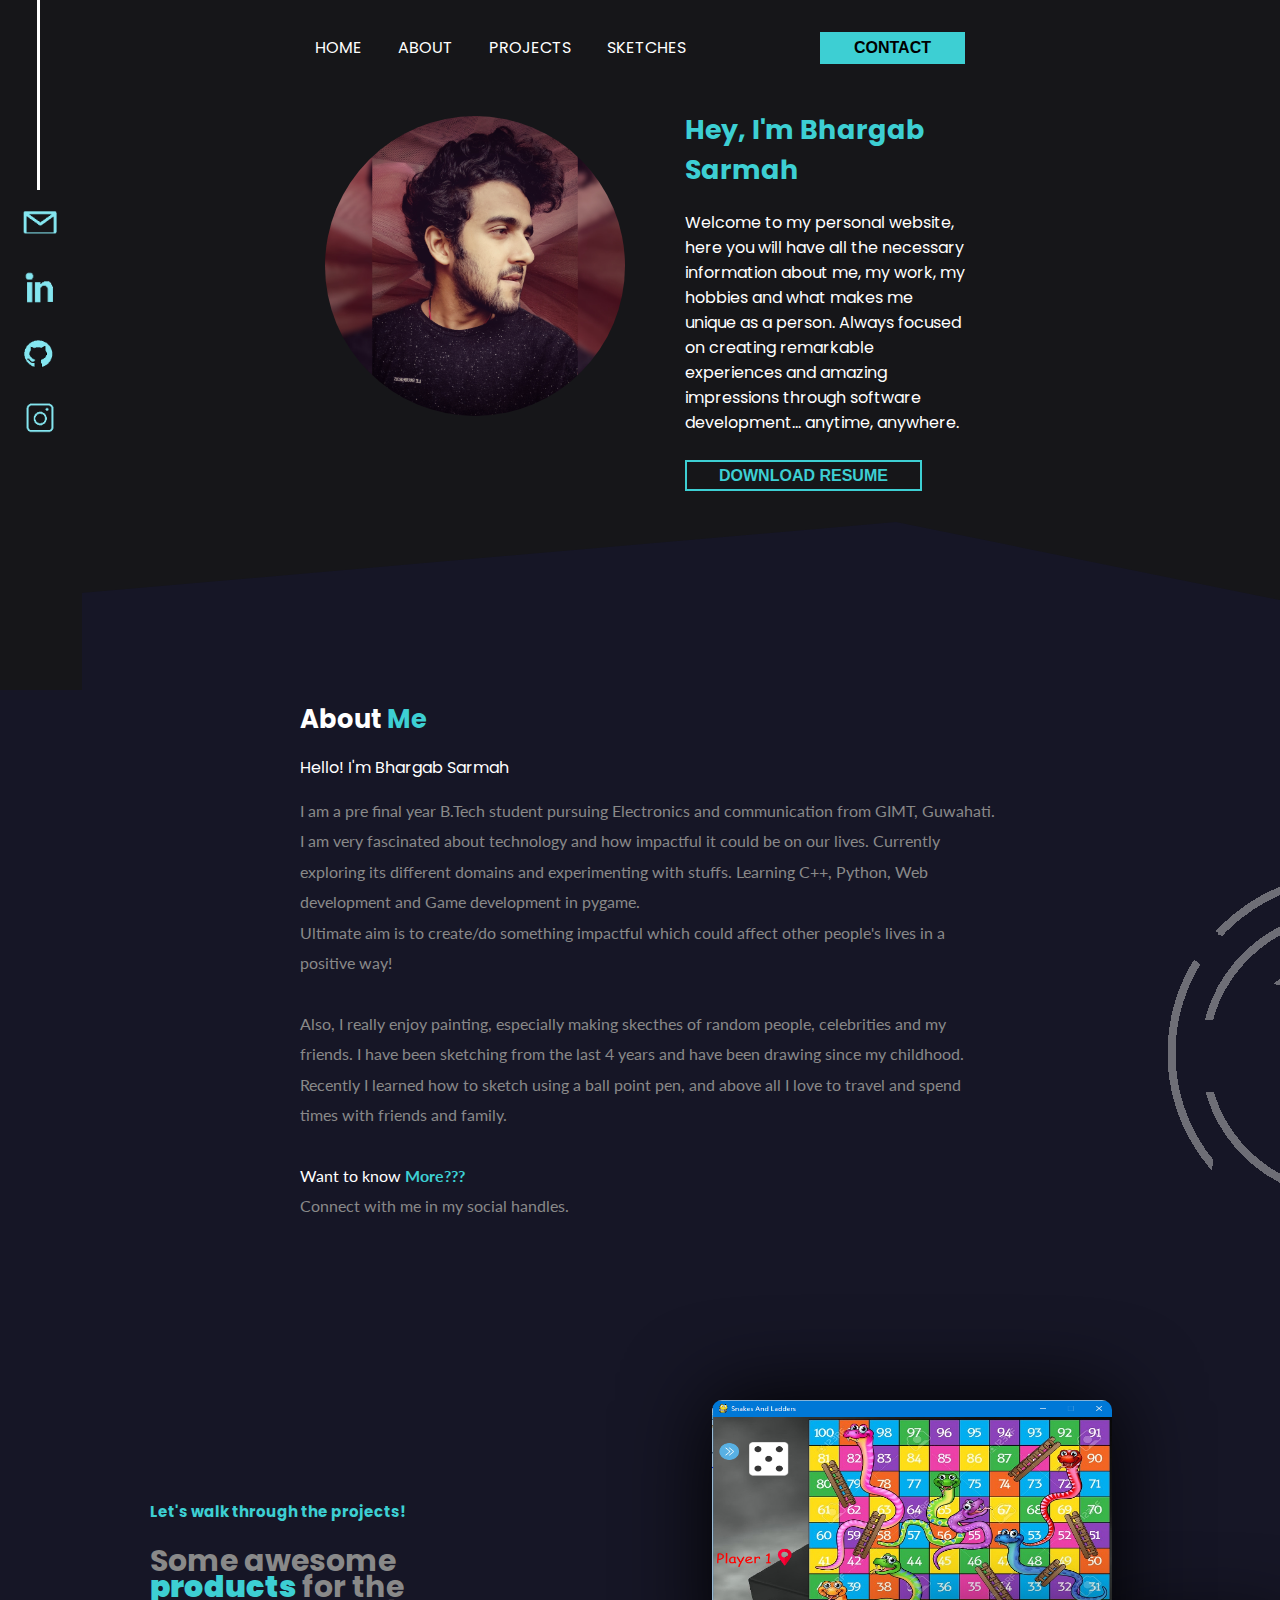
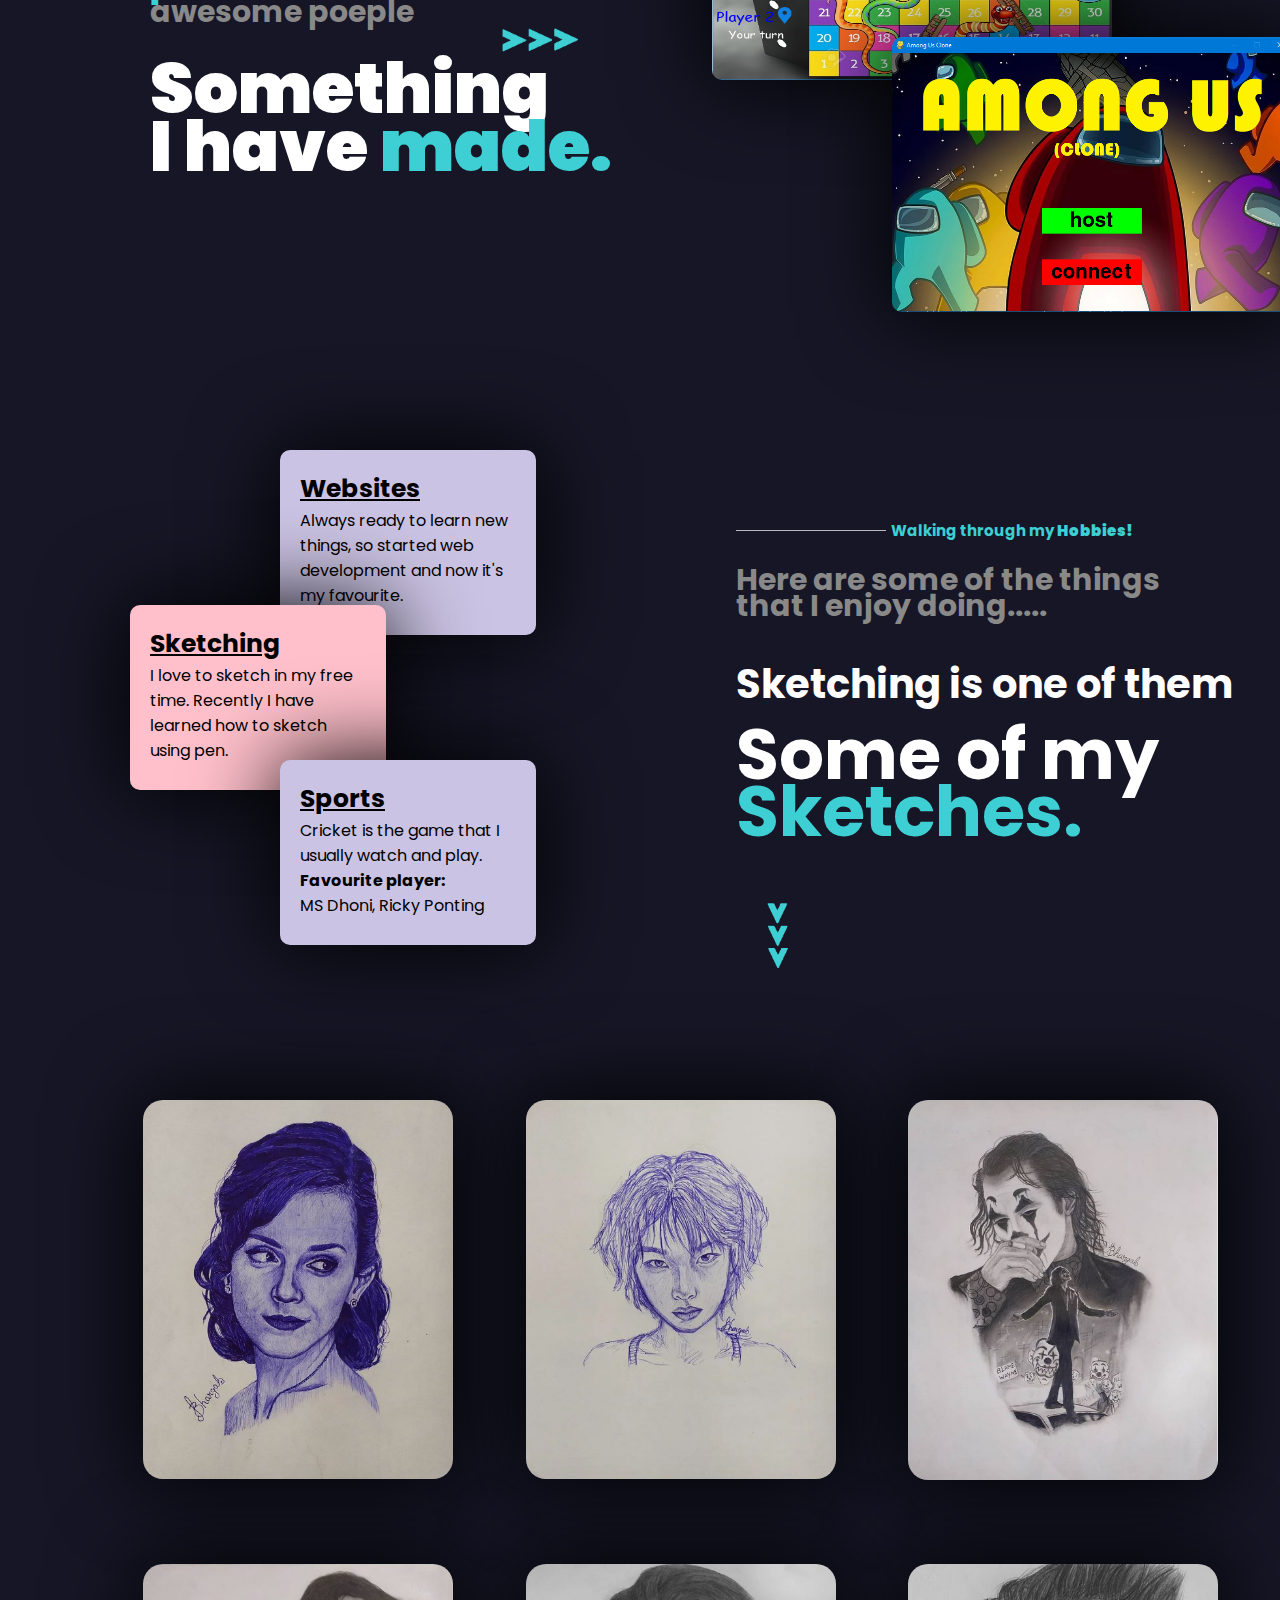
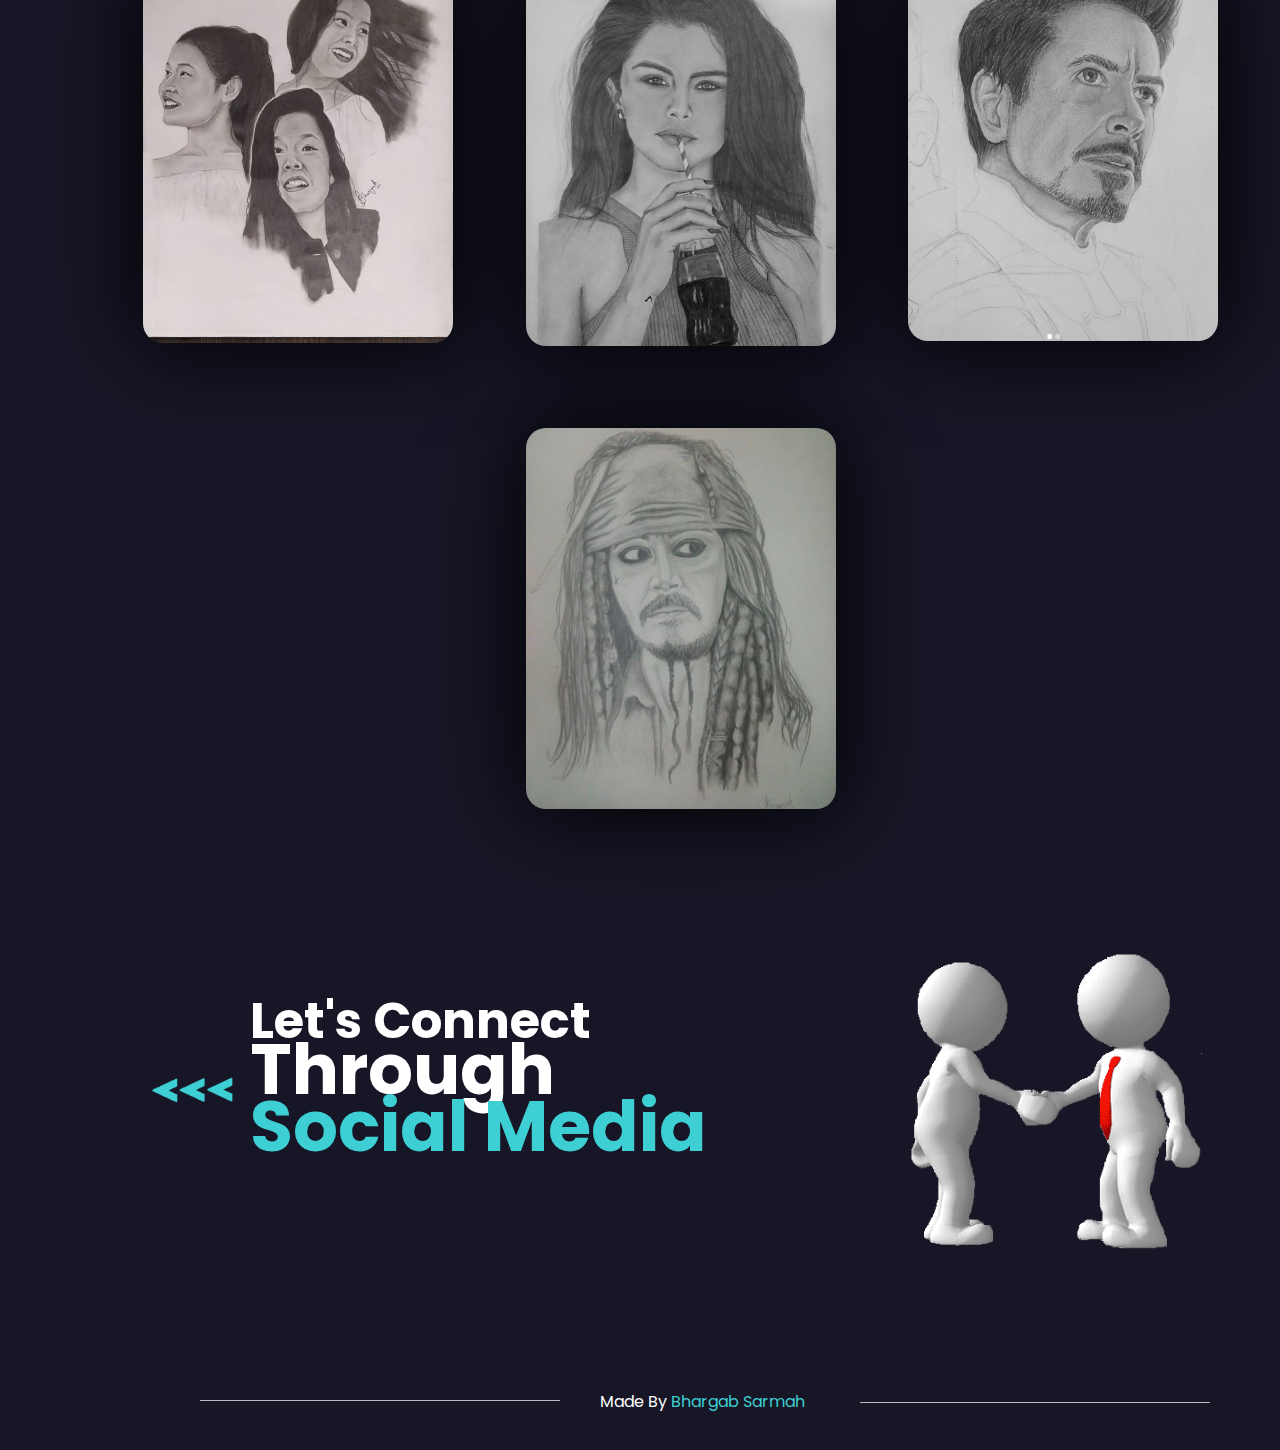
==== index.html @ c4184240 "Add files via upload" ====
<!DOCTYPE html>
<html lang="en">
<head>
	<meta charset="UTF-8">
	<meta name="viewport" content="width=device-width, initial-scale=1.0">
	<title>Bhargab's Portfolio</title>
	<link rel="preconnect" href="https://fonts.googleapis.com">
<link rel="preconnect" href="https://fonts.gstatic.com" crossorigin>
<link href="https://fonts.googleapis.com/css2?family=Poppins:wght@400;600&display=swap" rel="stylesheet">
	<link rel="stylesheet" type="text/css" href="css/style.css">

	<link rel="icon" type="image/png" sizes="32x32" href="images/logo.png">

	<link rel="preconnect" href="https://fonts.googleapis.com">
<link rel="preconnect" href="https://fonts.gstatic.com" crossorigin>
<link href="https://fonts.googleapis.com/css2?family=Lato:wght@300;400;700&display=swap" rel="stylesheet">
</head>
<body>
	<div class="box"></div>
	<div class="vl"></div>
	<div class="icons">
		<div class="flex flex-col justify-center items-center">
			<a href="mailto:bhargabsarmah30@gmail.com">
				<img src="images/email.png" alt="email" class="email">
			</a>
			<a href="https://www.linkedin.com/in/bhargab-sarmah-077563152/">
				<img src="images/in.png" alt="linkedin" class="linkedin">
			</a>
			<a href="https://github.com/bhargab30">
				<img src="images/git.png" alt="github" class="github">
			</a>
			<a href="https://www.instagram.com/bhargab_xarmah/">
				<img src="images/insta.png" alt="insta" class="insta">
			</a>
		</div>
	</div>
	<header>
		
		
		<div class="container">
			<nav class="flex items-center justify-between ">
				<div class="left">

					<a id="Home" href="#">Home</a>
					<a href="#about">About</a>
					<a href="#projects">Projects</a>
					<a href="#sketches">Sketches</a>
					
				</div>

				<div class="right">
					<a href="#connect">
						<button class="btn btn-primary">Contact</button>
					</a>
					
				</div>


			</nav>

			<div class="bhargab flex items-center">
				<div class="left">
					<img src="images/bhargab.jpg" alt="">
					<div class="img_overlay">
						<div class="img_title"><strong>Bhargab Sarmah</strong></div>
						<p class="descrp">ECE GIMT'23 || Python || web developer || c++</p>
						<p class="addrs">Dibrugarh, Assam, India</p>
					</div>
				</div>
				<div class="right">
					<h6>Hey, I'm Bhargab Sarmah</h6>
					<p>Welcome to my personal website, here you will have all the necessary information about me, my work, my hobbies and what makes me unique as a person. Always focused on creating remarkable experiences and amazing impressions through software development... anytime, anywhere.</p><br>

					<button class="btn btn-secondary">Download Resume</button>
				</div>
			</div>
		</div>
		<div class="vl1"></div>
	</header>

	<section id="about" class="about">
		<div>
			<h1>About <span>Me</span></h1>
			<h3>Hello! I'm Bhargab Sarmah</h3>
			<p class="about_me">I am a pre final year B.Tech student pursuing Electronics and communication from GIMT, Guwahati.<br>

I am very fascinated about technology and how impactful it could be on our lives. Currently exploring its different domains and experimenting with stuffs. Learning C++, Python, Web development and Game development in pygame.
<br>
Ultimate aim is to create/do something impactful which could affect other people's lives in a positive way!<br>
<br>

Also, I really enjoy painting, especially making skecthes of random people, celebrities and my friends. I have been sketching from the last 4 years and have been drawing since my childhood. Recently I learned how to sketch using a ball point pen, and above all I love to travel and spend times with friends and family.<br><br>

<span>Want to know </span><strong>More???</strong><br>
Connect with me in my social handles.


</p>

		</div>
		<img src="images/circular.png" alt="" class="rotate">
	</section>

	<div id="projects" class="projects flex">
		<div class="left">

			<h6>Let's walk through the projects!</h6><br>
			<p>
				Some awesome <br><span>products</span> for the<br> awesome poeple
			</p>
			<img src="images/arr.png" alt="" class="arrow">
			<h1><b>Something<br>I have <span>made.</span></b></h1>

		</div>
		<div class="right">
			<div class="pro-list flex flex-col">
				<div class="pro1">
					<a href="pro1.html">
						<img src="images/snakes.png" alt="" class="snakes">
					</a>
				</div>

				<div class="pro2">
					<a href="pro2.html">
						<img src="images/among_us.png" alt="" class="among">
					</a>
				</div>
				
				

				
			</div>
			
		</div>
		
	</div>

	<div class="sketches flex">
		
		<div class="right">
			<div class="hobbie-list flex flex-col">
				<div class="hob1">
					<h3>Websites</h3>
					<p>Always ready to learn new things, so started web development and now it's my favourite.</p>
				</div>

				<div class="hob2">
					<h3>Sketching</h3>
					<p>I love to sketch in my free time. Recently I have learned how to sketch using pen.</p>
				</div>

				<div class="hob3">
					<h3>Sports</h3>
					<p>Cricket is the game that I usually watch and play. <b>Favourite player:</b><br> MS Dhoni, Ricky Ponting</p>

				</div>

				
				

				
			</div>
			
		</div>
		<div class="left">
			<div class="hl"></div>

			<h6>Walking through my <b>Hobbies!</b></h6>
			<br>
			<p>Here are some of the things<br> that I enjoy doing.....</p><br><br>
			<h2>Sketching is one of them</h2><br>
			<h1>Some of my <span>Sketches.</span></h1>
			<img src="images/arrver.png" alt="" class="arrowver">
			
		</div>

		
	</div>
	<div id="sketches" class="drawings">
		<div class="draw_grid justify-center">
			<div class="pic1">
				<img src="images/pic1.png">
			</div>
			<div class="pic2">
				<img src="images/pic2.png">
			</div>
			<div class="pic3">
				<img src="images/pic3.png">
			</div>

			<div class="pic4">
				<img src="images/pic4.png">
			</div>
			<div class="pic5">
				<img src="images/pic5.png">
			</div>
			<div class="pic6">
				<img src="images/pic6.png">
			</div>
			<div class="pic7">
				
			</div>
			<div class="pic7">
				<img src="images/pic7.png">
			</div>
			
		</div>
	</div>
	
	<div id="connect" class="connect flex">
		<div>
			<h1>Let's Connect </h1>
			<p>Through <br><span>Social Media</span></p>
			<img src="images/arrleft.png" alt="" class="arrowleft">
		</div>
		<div class="shake">
			<img src="images/handshake.png">
		</div>
		
		
	</div>
	<div class="ending">
		<div class="hl1"></div>

		<p>Made By <span>Bhargab Sarmah</span></p>
		<div class="hl2"></div>

	</div>
	
	
</body>
</html>
---- css/style.css ----
@import 'utilities.css';



:root{
	--primary:#3DCFD3;
	--dark:#161616;
	--pure: #FFFFFF;
	--ternary: #898989;
	--light:#F2F2F2;
}

body{
	font-family: 'Poppins', sans-serif;
	overflow-x: hidden;
	background-color: #161626;
	
}

html{
	scroll-behavior: smooth;
}


*{
	padding: 0;
	margin: 0;
	box-sizing: border-box;

}

header{
	background: #161619;
	height: 600px;
	clip-path: polygon(0 0,100% 0, 100% 100%,70% 87%,0 100%);
}
.icons{
	margin-top: 200px;
	margin-left: 15px;
	position: fixed;

	z-index: 100;
}
.icons img{
	background: transparent;
	margin-bottom: 10px;
	padding: 5px 5px;
	width: 50px;
	border-radius: 5px;
	transition: all 0.3s ease;
}

.icons img:hover{
	box-shadow: 0 0 8px #3DCFD3;
	opacity: 80%;
}

.container{
	max-width: :100%;
	padding: 0 15px;
	margin: 0 300px;
	background: #161619;
}



header nav .left a{
	color: white;
	text-decoration: none;
	margin-right: 2rem;
	text-transform: uppercase;
	transition: all .3s ease;
}
header nav .left a:hover{
	color: var(--primary);
}

header nav{
	padding: 2rem 0;
}



.bhargab .left img{
	width: 300px;
	border-radius: 400px;
	
}

.bhargab .left{
	margin-top: 10px;
	height:400px;
	padding: 10px 10px;
	border-radius: 10px;
	transition: all 0.1s ease;
}



.bhargab .left:hover{
	
	box-shadow: 0 0 18px #3DCFD3;

	
}
.vl {
  border-left: 3px solid white;
  height: 190px;
  position: fixed;
  
  margin-left: 37px;
  top: 0;
  z-index: 99;
}
.box {
  width: 82px;
  background-color: #161619;
  height: 690px;
  position: fixed;
  top: 0;
  z-index: 98;
}

.vl1 {
margin-top: 200px;
  border-left: 3px solid white;
  height: 400px;
  position: absolute;
  
  margin-left: 1280px;
  top: 0;
}


.bhargab .right{
	color:white;
	margin-left: 50px;
	
}
.bhargab .right h6{
	
	font-size: 1.68rem;
	margin-bottom: 20px;
	color: var(--primary);
	
}


.img_overlay{
	margin-left: 5px;
	margin-bottom: 5px;
	color: #DADADA;
	opacity: 0;
}
.bhargab .left:hover .img_overlay{
	opacity: 1;
}

.img_title{
	font-size: 1.4em;
	font-weight: 900px;
	color: white;
	
}

.descrp{
	font-size: .83em;
}
.addrs{
	font-size: .8em;
	color: #ccffff;
}

section{
	height: 600px;
}

.about .rotate {
	position: relative;
	opacity: 50%;
	margin-left: 860px;
	margin-top: -1400px;
  	animation: rotation 7s infinite linear;
}

@keyframes rotation {
  from {
    transform: rotate(0deg);
  }
  to {
    transform: rotate(359deg);
  }
}


.about{
	width: 700px;
	margin: 100px 300px;
}

.about h1{
	margin-bottom: 1rem;
	font-size: 1.6rem;
	color: white;

}
.about h1 span{

	color: var(--primary);
}

.about h3{
	margin-bottom: 1rem;
	font-size: 1rem;
	font-weight: 400;
	color: white;
}
.about p{
	font-family: 'Lato', sans-serif;
	color: var(--ternary);
	line-height: 1.9;
}
.about p strong{
	color: var(--primary);
}
.about p span{
	color: white;
}

.projects{
	height: 600px;
}
.projects .left{
	padding-left: 150px;
	padding-top: 100px;
}

.projects .left h1{
	line-height: 0.82;
	font-size: 70px;
	font-weight: bolder;
	color: white;
}
.projects .left h1 span{
	color: var(--primary);
}

.projects .left h6{
	font-size: 15px;
	color: var(--primary);
}
.projects .left p{
	font-size: 30px;
	font-weight: bold;
	line-height: 0.85;
	color:var(--ternary);
}
.projects .left p span{
	color: var(--primary);
	font-weight: bolder;
}
.projects .left .arrow{
	position: relative;
	width: 80px;
	margin-left: 350px;
	animation: back_forth 2s infinite linear;
}

@keyframes back_forth {
  0% {
  	left: 0px;
  }
  50% {
  	left: 50px;
  }
  100%{
  	left: 0px;
  }
}

.projects .right .prolist{
	display: grid;
	
}

.pro-list{
	position: relative;
	left: 100px;

}

.pro1 img{
	width: 400px;
	height: 280px;
	border-radius: 10px;
	box-shadow: 0 0 88px black;
}

.pro2 img{
	width: 400px;
	height: 275px;
	margin-top:-50px;
	margin-left: 180px;
	border-radius: 10px;
	box-shadow: 0 0 88px black;
}
.pro-list img:hover{
	
	transform: scale(1.08);

	box-shadow: 0 0 18px white ;
	transition: all 0.3s ease;
}



.hobbie-list{
	position: relative;
	left: 100px;

}

.hob1 {
	width: 256px;
	height: 185px;
	margin-left: 180px;
	background-color: #CBC3E3;
	border-radius: 10px;
	box-shadow: 0 0 88px black;
}

.hob2 {
	width: 256px;
	height: 185px;
	background-color: pink;
	margin-left: 30px;
	margin-top:-30px;
	border-radius: 10px;
	box-shadow: 0 0 88px black;
}
.hob3{
	width: 256px;
	height: 185px;
	margin-left: 180px;
	margin-top:-30px;
	border-radius: 10px;
	background-color: #CBC3E3;
	box-shadow: 0 0 88px black;
}
.hobbie-list .hob1:hover{
	transform: scale(1.1);
	box-shadow: 0 0 18px white ;
	transition: all 0.3s ease;
}

.hobbie-list .hob2:hover{
	transform: scale(1.1);
	box-shadow: 0 0 18px white ;
	transition: all 0.3s ease;
}

.hobbie-list .hob3:hover{
	transform: scale(1.1);
	box-shadow: 0 0 18px white ;
	transition: all 0.3s ease;
}

.sketches{
	margin-top: 50px;
	height: 650px;
}

.sketches .left{
	margin-left:300px;
	margin-top: 80px;
}

.hobbie-list h3{
	font-size: 25px;
	text-decoration: underline;
	margin-left: 20px;
	margin-top: 20px;
}
.hobbie-list p{
	padding-left: 20px;
	padding-right: 20px;
}


.sketches .left h1{
	line-height: 0.82;
	font-size: 70px;
	font-weight: bolder;
	color: white;
}
.sketches .left h1 span{
	color: var(--primary);
}

.sketches .left h2{
	line-height: 0.82;
	font-size: 40px;
	font-weight: bold;
	color: white;
}

.sketches .left h6{
	margin-left: 155px;
	margin-top: -12px;
	font-size: 15px;
	color: var(--primary);
}
.sketches .left p{
	font-size: 30px;
	font-weight: bold;
	line-height: 0.85;
	color:var(--ternary);
}
.sketches .left p span{
	color: var(--primary);
	font-weight: bolder;
}

.hl{
	border-top: 1px solid white;

    width: 150px;
  	opacity: 70%;
  	z-index: 99;
}


.sketches .left .arrowver{
	position: relative;
	width: 25px;
	margin-left: 30px;
	margin-top: 60px;
	animation: up_down 2s infinite linear;
}

@keyframes up_down {
  0% {
  	top: 0px;
  }
  50% {
  	top: 35px;
  }
  100%{
  	top: 0px;
  }
}

.drawings{
	height: 1400px;
	margin-left: 90px;
	
	position: relative;
}

.draw_grid{
	
	display: grid;
	height: 1000px;
	grid-template-columns: repeat(3,0.3fr);
	grid-auto-rows: 400px;
	grid-gap: 4em;
}


.draw_grid img{
	width: 310px;
	border-radius: 20px;
	box-shadow: 0px 0px 90px black;

	
}
.draw_grid img:hover{
	box-shadow: 0px 0px 50px grey;
	transform: scale(1.15);
	transition: all 0.3s ease;
}

.connect{
	height:450px;
	margin-left: 250px;
	margin-top: 100px;
}
.connect h1{
	line-height: 0.82;
	font-size: 50px;
	font-weight: bolder;
	color: white;
}

.connect p{
	line-height: 0.82;
	font-size: 70px;
	font-weight: bolder;
	color: white;
}
.connect p span{
	color: var(--primary);
}

.arrowleft{
	position: relative;
	width: 85px;
	margin-left: -100px;
	top: -80px;
	animation: left_right 1.5s infinite linear;
}

@keyframes left_right{
  0% {
  	left: 0px;
  }
  50% {
  	left: -50px;
  }
  100%{
  	left: 0px;
  }
}

.connect .shake img{
	height: 300px;
	margin-left: 200px;
	margin-top: -50px;
	
}

.ending p{
	font-weight: 4px;
	margin-left: 600px;
	color: white;
	margin-top: -12px;
}

.ending p span{
	color: var(--primary);
}

.hl1{
	border-top: 1px solid white;

    width: 360px;
  	opacity: 70%;
  	margin-left: 200px;
  	margin-top:-50px;
  	z-index: 99;
}

.hl2{
	border-top: 1px solid white;

    width: 350px;
  	opacity: 70%;
  	margin-left: 860px;
  	margin-top:-12px;
  	z-index: 99;
}
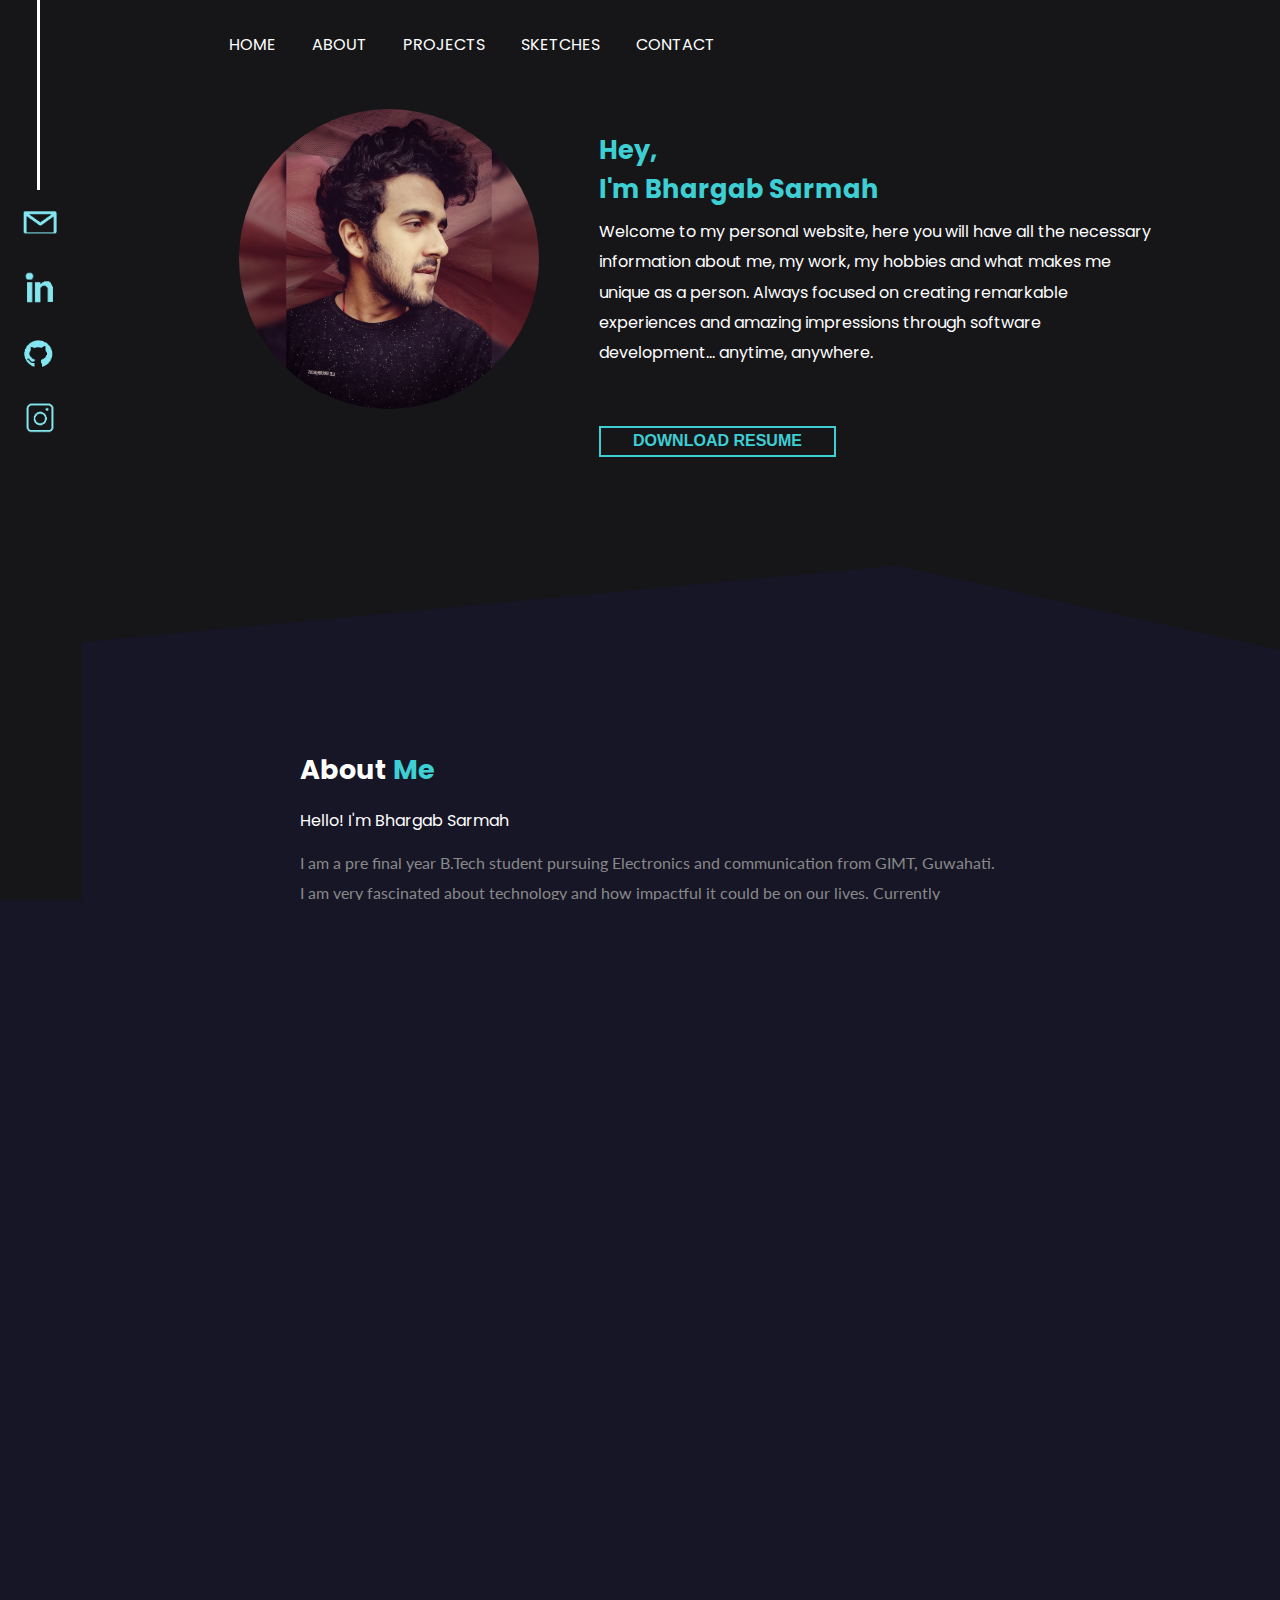
==== commit d156894e: "Update index.html" ====
--- a/index.html
+++ b/index.html
@@ -8,18 +8,20 @@
 <link rel="preconnect" href="https://fonts.gstatic.com" crossorigin>
 <link href="https://fonts.googleapis.com/css2?family=Poppins:wght@400;600&display=swap" rel="stylesheet">
 	<link rel="stylesheet" type="text/css" href="css/style.css">
+	<link rel="stylesheet" media="screen and (max-width: 1320px)" href="css/query.css">
 
 	<link rel="icon" type="image/png" sizes="32x32" href="images/logo.png">
 
 	<link rel="preconnect" href="https://fonts.googleapis.com">
 <link rel="preconnect" href="https://fonts.gstatic.com" crossorigin>
 <link href="https://fonts.googleapis.com/css2?family=Lato:wght@300;400;700&display=swap" rel="stylesheet">
+
 </head>
 <body>
 	<div class="box"></div>
 	<div class="vl"></div>
 	<div class="icons">
-		<div class="flex flex-col justify-center items-center">
+		
 			<a href="mailto:bhargabsarmah30@gmail.com">
 				<img src="images/email.png" alt="email" class="email">
 			</a>
@@ -38,28 +40,28 @@
 		
 		
 		<div class="container">
-			<nav class="flex items-center justify-between ">
+			<input type="checkbox" id="click">
+			<label for="click" class="menu">
+				<div class="toggle">
+					<img src="images/bar.png" alt="" class="tog_bar">
+				</div>
+			</label>
+			
+			<nav >
+				
+				
 				<div class="left">
-
 					<a id="Home" href="#">Home</a>
 					<a href="#about">About</a>
 					<a href="#projects">Projects</a>
 					<a href="#sketches">Sketches</a>
-					
-				</div>
-
-				<div class="right">
-					<a href="#connect">
-						<button class="btn btn-primary">Contact</button>
-					</a>
-					
-				</div>
-
-
+					<a href="#connect">Contact</a>
+				</div>
+				
 			</nav>
 
-			<div class="bhargab flex items-center">
-				<div class="left">
+			<div class="bhargab">
+				<div class="left ">
 					<img src="images/bhargab.jpg" alt="">
 					<div class="img_overlay">
 						<div class="img_title"><strong>Bhargab Sarmah</strong></div>
@@ -67,15 +69,17 @@
 						<p class="addrs">Dibrugarh, Assam, India</p>
 					</div>
 				</div>
-				<div class="right">
-					<h6>Hey, I'm Bhargab Sarmah</h6>
+				<div class="right flex-1">
+					<h6>Hey,<br>I'm Bhargab Sarmah</h6>
 					<p>Welcome to my personal website, here you will have all the necessary information about me, my work, my hobbies and what makes me unique as a person. Always focused on creating remarkable experiences and amazing impressions through software development... anytime, anywhere.</p><br>
 
 					<button class="btn btn-secondary">Download Resume</button>
 				</div>
-			</div>
-		</div>
-		<div class="vl1"></div>
+
+			</div>
+			
+		</div>
+		
 	</header>
 
 	<section id="about" class="about">
@@ -101,7 +105,7 @@
 		<img src="images/circular.png" alt="" class="rotate">
 	</section>
 
-	<div id="projects" class="projects flex">
+	<div id="projects" class="projects">
 		<div class="left">
 
 			<h6>Let's walk through the projects!</h6><br>
@@ -135,10 +139,10 @@
 		
 	</div>
 
-	<div class="sketches flex">
+	<div class="sketches">
 		
 		<div class="right">
-			<div class="hobbie-list flex flex-col">
+			<div class="hobbie-list">
 				<div class="hob1">
 					<h3>Websites</h3>
 					<p>Always ready to learn new things, so started web development and now it's my favourite.</p>
@@ -177,7 +181,7 @@
 		
 	</div>
 	<div id="sketches" class="drawings">
-		<div class="draw_grid justify-center">
+		<div class="draw_grid">
 			<div class="pic1">
 				<img src="images/pic1.png">
 			</div>
@@ -198,16 +202,13 @@
 				<img src="images/pic6.png">
 			</div>
 			<div class="pic7">
-				
-			</div>
-			<div class="pic7">
 				<img src="images/pic7.png">
 			</div>
 			
 		</div>
 	</div>
 	
-	<div id="connect" class="connect flex">
+	<div id="connect" class="connect">
 		<div>
 			<h1>Let's Connect </h1>
 			<p>Through <br><span>Social Media</span></p>
@@ -228,5 +229,7 @@
 	</div>
 	
 	
+	
+	
 </body>
-</html>+</html>
--- a/css/style.css
+++ b/css/style.css
@@ -1,4 +1,9 @@
 @import 'utilities.css';
+
+
+#click{
+	display: none;
+}
 
 
 
@@ -12,13 +17,20 @@
 
 body{
 	font-family: 'Poppins', sans-serif;
+	
+	background-color: #161626;
+	
+}
+
+
+
+html,body{
+	width: 100%;
+	height: 100%;
+	padding: 0;
+	margin: 0;
+	scroll-behavior: smooth;
 	overflow-x: hidden;
-	background-color: #161626;
-	
-}
-
-html{
-	scroll-behavior: smooth;
 }
 
 
@@ -31,15 +43,19 @@
 
 header{
 	background: #161619;
-	height: 600px;
+	height: 650px;
+
 	clip-path: polygon(0 0,100% 0, 100% 100%,70% 87%,0 100%);
 }
 .icons{
 	margin-top: 200px;
 	margin-left: 15px;
 	position: fixed;
-
 	z-index: 100;
+	display: flex;
+	flex-direction: column;
+	justify-content: center;
+	align-items: center;
 }
 .icons img{
 	background: transparent;
@@ -56,28 +72,51 @@
 }
 
 .container{
-	max-width: :100%;
+	max-width: 1152px;
 	padding: 0 15px;
-	margin: 0 300px;
+	margin: 0 auto;
 	background: #161619;
-}
-
-
-
-header nav .left a{
+
+}
+
+.toggle{
+	width: 100%;
+	padding: 10px 20px;
+	text-align: right;
+	background-color: #161619;
+	display: none;
+
+
+}
+.tog_bar{
+	width: 23px;
+	cursor: pointer;
+}
+
+header nav{
+	margin-left: 150px;
+	padding: 2rem 0;
+	display: flex;
+	align-items: center;
+	justify-content: space-between;
+	
+}
+
+
+header .left a{
 	color: white;
 	text-decoration: none;
 	margin-right: 2rem;
 	text-transform: uppercase;
 	transition: all .3s ease;
-}
-header nav .left a:hover{
-	color: var(--primary);
-}
-
-header nav{
-	padding: 2rem 0;
-}
+
+	
+}
+header .left a:hover{
+	color: var(--primary);
+}
+
+
 
 
 
@@ -86,9 +125,16 @@
 	border-radius: 400px;
 	
 }
+.bhargab{
+	display: flex;
+	
+	align-items: center;
+	justify-content: space-between;
+}
 
 .bhargab .left{
 	margin-top: 10px;
+	margin-left: 150px;
 	height:400px;
 	padding: 10px 10px;
 	border-radius: 10px;
@@ -115,34 +161,33 @@
 .box {
   width: 82px;
   background-color: #161619;
-  height: 690px;
+  height: 100%;
   position: fixed;
   top: 0;
   z-index: 98;
 }
 
-.vl1 {
-margin-top: 200px;
-  border-left: 3px solid white;
-  height: 400px;
-  position: absolute;
-  
-  margin-left: 1280px;
-  top: 0;
-}
+
 
 
 .bhargab .right{
 	color:white;
-	margin-left: 50px;
+	margin:0 50px;
+	
+	
 	
 }
 .bhargab .right h6{
 	
-	font-size: 1.68rem;
-	margin-bottom: 20px;
-	color: var(--primary);
-	
+	font-size: 1.6rem;
+	margin-bottom: 0.5rem;
+	color: var(--primary);
+	
+}
+
+.bhargab .right p{
+	line-height: 1.9;
+	margin-bottom: 2rem;
 }
 
 
@@ -157,22 +202,23 @@
 }
 
 .img_title{
-	font-size: 1.4em;
+	font-size: 23px;
 	font-weight: 900px;
 	color: white;
 	
 }
 
 .descrp{
-	font-size: .83em;
+	font-size: 13px;
 }
 .addrs{
-	font-size: .8em;
+	font-size: 13px;
 	color: #ccffff;
 }
 
 section{
 	height: 600px;
+
 }
 
 .about .rotate {
@@ -199,8 +245,8 @@
 }
 
 .about h1{
-	margin-bottom: 1rem;
-	font-size: 1.6rem;
+	margin-bottom: 18px;
+	font-size: 27px;
 	color: white;
 
 }
@@ -210,8 +256,8 @@
 }
 
 .about h3{
-	margin-bottom: 1rem;
-	font-size: 1rem;
+	margin-bottom: 15px;
+	font-size: 16px;
 	font-weight: 400;
 	color: white;
 }
@@ -229,6 +275,7 @@
 
 .projects{
 	height: 600px;
+	display: flex;
 }
 .projects .left{
 	padding-left: 150px;
@@ -317,6 +364,8 @@
 .hobbie-list{
 	position: relative;
 	left: 100px;
+	display: flex;
+	flex-direction: column;
 
 }
 
@@ -368,12 +417,14 @@
 .sketches{
 	margin-top: 50px;
 	height: 650px;
+	display: flex;
 }
 
 .sketches .left{
 	margin-left:300px;
 	margin-top: 80px;
 }
+
 
 .hobbie-list h3{
 	font-size: 25px;
@@ -461,9 +512,10 @@
 	
 	display: grid;
 	height: 1000px;
+	justify-content: center;
 	grid-template-columns: repeat(3,0.3fr);
 	grid-auto-rows: 400px;
-	grid-gap: 4em;
+	grid-gap: 52px;
 }
 
 
@@ -484,6 +536,7 @@
 	height:450px;
 	margin-left: 250px;
 	margin-top: 100px;
+	display: flex;
 }
 .connect h1{
 	line-height: 0.82;
@@ -561,3 +614,4 @@
 }
 
 
+
--- a/css/query.css
+++ b/css/query.css
@@ -0,0 +1,337 @@
+#click{
+	display: none;
+}
+
+@media only screen and (max-width: 426px){
+	header{
+		height: 730px;
+
+		clip-path: polygon(0 0,100% 0, 100% 100%,70% 95%,0 100%);
+	}
+	.icons{
+		top: auto;
+		bottom: 0;
+		flex-direction: row;
+		justify-content: center;
+		left: 50%;
+		transform: translate(-50%);
+		width: 100%;
+		background-color: #161619;
+		margin-left: 0px;
+		height: 50px;
+		position: fixed;
+		opacity: .9;
+
+
+	}
+	.icons img{
+		
+		margin:0 15px;
+	}
+
+	.vl{
+		display: none;
+	}
+	.box{
+		display: none;
+	}
+
+	.toggle{
+		display: block;
+	}
+
+	header nav .left{
+		text-align: center;
+		position: fixed;
+		left: 0%;
+		width: 100vw;
+		background-color: #161619;
+		height: 100vh;
+		top:-100%;
+		z-index: 90;
+
+	}
+	header .left a{
+		display: block;
+		border: 1px solid #3DCFD3;
+  		border-radius: 5px;
+		width: 100%;
+		
+		padding: 20px 0;
+		
+	}
+
+	#click:checked ~ nav .left {
+		transition: all 0.7s ease;
+		top:50px;
+
+	}
+	.bhargab{
+		flex-direction: column; 
+	}
+
+	.bhargab .left{
+
+		margin:0 auto;
+		height:295px;
+		width: 220px;
+		margin-top: -40px;
+		box-shadow: 0 0 18px #3DCFD3;
+	}
+	.bhargab .left img{
+
+		width: 200px;
+	}
+	.img_overlay{
+		opacity: 1;
+	}
+	.img_title{
+		font-size: 15px;
+	}
+
+	.descrp{
+		font-size: 10px;
+	}
+	.addrs{
+		font-size: 10px;
+	}
+
+	.bhargab .right{
+		color:white;
+		margin:40px 0px;
+		margin-left: 50px;
+		
+		
+		
+	}
+	.bhargab .right h6{
+		
+		font-size: 1.3rem;
+		margin-bottom: 0.2rem;
+		
+	}
+
+	.bhargab .right p{
+		line-height: 1.9;
+		font-family: 'Lato', sans-serif;
+		color: var(--ternary);
+		font-size: 12px;
+		margin-bottom: -5px;
+	}
+
+	.about{
+		width: 80%;
+		margin: 100px 50px;
+	}
+
+
+	.about h1{
+		margin-bottom: 8px;
+		font-size: 20px;
+
+	}
+
+	.about h3{
+		margin-bottom: 5px;
+		font-size: 14px;
+	}
+	.about p{
+
+		line-height: 1.7;
+		font-size: 12px;
+	}
+
+	.about .rotate {
+		
+		margin-left: 215px;
+		margin-top: -38px;
+	  	width: 150px;
+	}
+
+	section{
+		height: 450px;
+
+	}
+
+	.projects{
+		flex-direction: column;
+	}
+	.projects .left{
+		padding-left: 50px;
+		padding-top: 100px;
+	}
+
+	.projects .left h1{
+		
+		font-size: 40px;
+	}
+	.projects .left h6{
+		font-size: 15px;
+		color: var(--primary);
+	}
+	.projects .left .arrow{
+		
+		width: 60px;
+		margin-left: 255px;
+		margin-bottom: 5px;
+		transform: rotate(90deg);
+		animation: up_down 2s infinite linear;
+	}
+
+	.pro-list{
+		position: relative;
+		align-items: center;
+		left: 0px;
+	
+
+	}
+
+	.pro1 img{
+		transform: scale(0.7);
+
+	}
+
+	.pro2 img{
+		transform: scale(0.7);
+		margin-top:-70px;
+		margin-left:0px;
+		
+	}
+	.pro-list img:hover{
+	
+		transform: scale(0.72);
+
+	}
+
+	.sketches{
+		flex-direction: column;
+		height: 1350px;
+	}
+	.hobbie-list{
+		
+		left: -10px;
+	}
+
+	.hob1 {
+		margin-top: 300px;
+		margin-left: auto;
+		width: 246px;
+	}
+	.hob2 {
+		
+		width: 246px;
+	}
+
+	.hob3{
+		
+		margin-left: auto;
+		margin-bottom: 120px;
+		width: 246px;
+	}
+	.sketches .left{
+		margin-left:30px;
+		margin-top: 0;
+	}
+
+
+
+	.sketches .left h1{
+		font-size: 30px;
+		
+	}
+	
+
+	.sketches .left h2{
+		font-size: 20px;
+	}
+
+	.sketches .left h6{
+		margin-left: 55px;
+		
+	}
+	.sketches .left p{
+		font-size: 20px;
+	}
+	.hl{
+
+	    width: 50px;
+	  	opacity: 70%;
+	  	z-index: 99;
+	}
+
+
+	.draw_grid{
+		margin-right:  90px;
+		grid-template-columns: repeat(1,0.3fr);
+		grid-auto-rows: 200px;
+		grid-gap: 170px;
+	}
+
+
+	.draw_grid img{
+		width: 265px;
+
+		border-radius: 20px;
+		box-shadow: 0px 0px 90px black;
+
+		
+	}
+	.drawings{
+		height: 2600px;
+	}
+	.connect{
+		flex-direction: column;
+		height:400px;
+		margin-left: 50px;
+		
+	}
+
+	.connect h1{
+		
+		font-size: 25px;
+	
+	}
+
+	.connect p{
+		font-size: 40px;
+	
+	}
+	.arrowleft{
+		
+		width: 65px;
+		margin-left: 0px;
+		margin-top: 40px;
+		transform: rotate(270deg);
+		animation: up_down 1.5s infinite linear;
+	}
+	.connect .shake img{
+		height: 150px;
+		margin-left: 90px;
+		margin-top: -50px;
+		
+	}
+	.ending{
+		height: 100px;
+	}
+
+	.ending p{
+		font-size: 10px;
+	margin-left: 40%;
+	color: white;
+	margin-top: 12px;
+}
+
+
+
+.hl1{
+	display: none;
+  	
+}
+
+.hl2{
+	display: none;
+}
+
+
+
+}